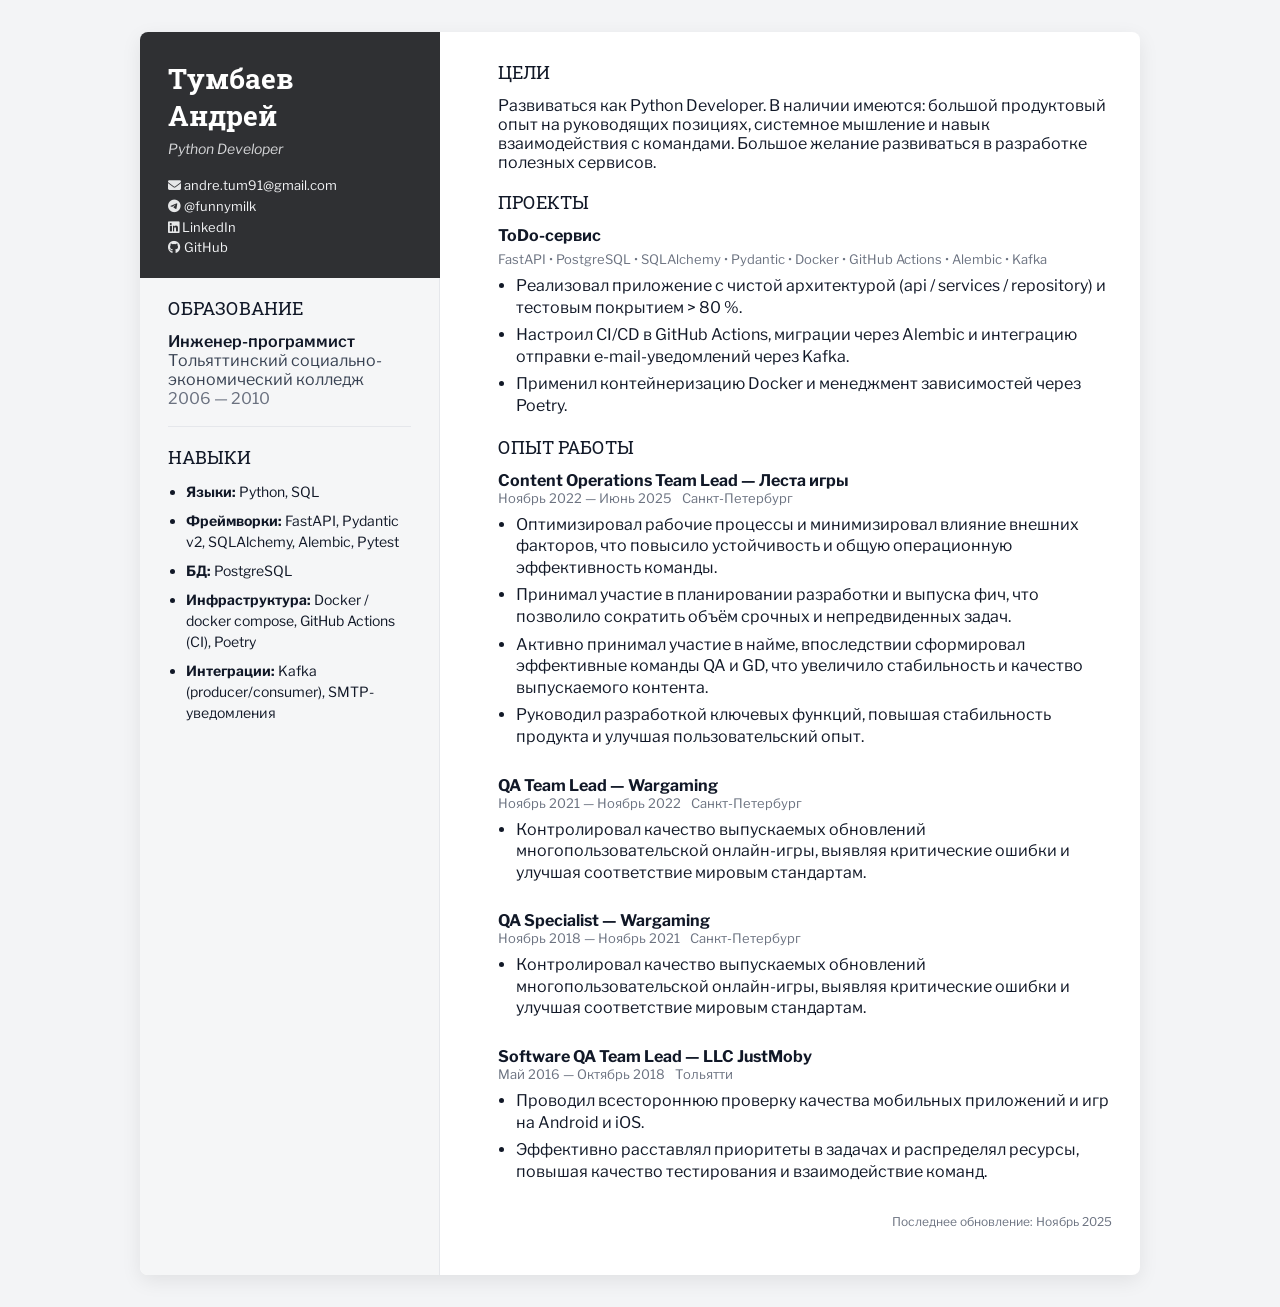
==== index.html @ 60fc799f "CV" ====
<!doctype html>
<html lang="ru">
<head>
<meta charset="utf-8">
<meta name="viewport" content="width=device-width,initial-scale=1">
<title>Андрей Тумбаев — Python Developer</title>
<meta name="description" content="Резюме Python Developer: проекты (FastAPI, PostgreSQL, SQLAlchemy, Kafka), опыт тимлида и QA. Санкт‑Петербург.">
<meta property="og:title" content="Андрей Тумбаев — Python Developer">
<meta property="og:description" content="Проекты: FastAPI, PostgreSQL, SQLAlchemy, Kafka. Опыт: Леста игры, Wargaming, JustMoby.">
<meta property="og:type" content="website">
<meta property="og:locale" content="ru_RU">
<meta name="theme-color" content="#2f3033">
<link rel="icon" href="data:image/svg+xml,%3Csvg xmlns='http://www.w3.org/2000/svg' viewBox='0 0 64 64'%3E%3Crect width='64' height='64' rx='8' ry='8' fill='%232f3033'/%3E%3Ctext x='50%25' y='54%25' text-anchor='middle' font-family='Arial' font-size='28' fill='white'%3EAT%3C/text%3E%3C/svg%3E">
<link rel="stylesheet" href="styles.css">
<link rel="stylesheet" href="https://cdnjs.cloudflare.com/ajax/libs/font-awesome/6.5.0/css/all.min.css">
</head>
<body>
<div class="container">
  <aside class="sidebar">
    <div class="sidebar-header">
      <div class="name">Тумбаев<br>Андрей</div>
      <div class="role">Python Developer</div>
      <div class="contact">
        <div><i class="fa-solid fa-envelope"></i> <a href="mailto:andre.tum91@gmail.com">andre.tum91@gmail.com</a></div>
        <div><i class="fa-brands fa-telegram"></i> <a href="https://t.me/funnymilk">@funnymilk</a></div>
        <div><i class="fa-brands fa-linkedin"></i> <a href="https://www.linkedin.com/in/andre-y-tumbaev">LinkedIn</a></div>
        <div><i class="fa-brands fa-github"></i> <a href="https://github.com/funnymilk">GitHub</a></div>
      </div>
    </div>
    <div class="sidebar-body">
      <div class="section-title">ОБРАЗОВАНИЕ</div>
      <div style="font-weight:600">Инженер-программист</div>
      <div style="color:#374151">Тольяттинский социально-экономический колледж</div>
      <div style="color:#6b7280">2006 — 2010</div>
      <hr style="border:none;border-top:1px solid #e5e7eb;margin:18px 0">
      <div class="section-title">НАВЫКИ</div>
      <ul>
        <li><strong>Языки:</strong> Python, SQL</li>
        <li><strong>Фреймворки:</strong> FastAPI, Pydantic v2, SQLAlchemy, Alembic, Pytest</li>
        <li><strong>БД:</strong> PostgreSQL</li>
        <li><strong>Инфраструктура:</strong> Docker / docker compose, GitHub Actions (CI), Poetry</li>
        <li><strong>Интеграции:</strong> Kafka (producer/consumer), SMTP-уведомления</li>
      </ul>
    </div>
  </aside>

  <main class="content">
    <div class="col-block">
      <div class="section-title">ЦЕЛИ</div>
      <div>Развиваться как Python Developer. В наличии имеются: большой продуктовый опыт на руководящих позициях, системное мышление и навык взаимодействия с командами. Большое желание развиваться в разработке полезных сервисов.</div>
    </div>

    <div class="col-block projects">
      <div class="section-title">ПРОЕКТЫ</div>
      <div class="item">
        <div class="item-title"><strong>ToDo-сервис</strong></div>
        <div class="meta">FastAPI • PostgreSQL • SQLAlchemy • Pydantic • Docker • GitHub Actions • Alembic • Kafka</div>
        <ul class="bullets">
          <li>Реализовал приложение с чистой архитектурой (api / services / repository) и тестовым покрытием &gt; 80 %.</li>
          <li>Настроил CI/CD в GitHub Actions, миграции через Alembic и интеграцию отправки e-mail-уведомлений через Kafka.</li>
          <li>Применил контейнеризацию Docker и менеджмент зависимостей через Poetry.</li>
        </ul>
      </div>
    </div>

    <div class="col-block experience">
      <div class="section-title">ОПЫТ РАБОТЫ</div>
      <div class="job">
        <div style="font-weight:700">Content Operations Team Lead — Леста игры</div>
        <div class="meta-row"><div>Ноябрь 2022 — Июнь 2025</div><div>Санкт-Петербург</div></div>
        <ul class="bullets">
          <li>Оптимизировал рабочие процессы и минимизировал влияние внешних факторов, что повысило устойчивость и общую операционную эффективность команды.</li>
          <li>Принимал участие в планировании разработки и выпуска фич, что позволило сократить объём срочных и непредвиденных задач.</li>
          <li>Активно принимал участие в найме, впоследствии сформировал эффективные команды QA и GD, что увеличило стабильность и качество выпускаемого контента.</li>
          <li>Руководил разработкой ключевых функций, повышая стабильность продукта и улучшая пользовательский опыт.</li>
        </ul>
      </div>

      <div class="job">
        <div style="font-weight:700">QA Team Lead — Wargaming</div>
        <div class="meta-row"><div>Ноябрь 2021 — Ноябрь 2022</div><div>Санкт-Петербург</div></div>
        <ul class="bullets">
          <li>Контролировал качество выпускаемых обновлений многопользовательской онлайн-игры, выявляя критические ошибки и улучшая соответствие мировым стандартам.</li>
        </ul>
      </div>

      <div class="job">
        <div style="font-weight:700">QA Specialist — Wargaming</div>
        <div class="meta-row"><div>Ноябрь 2018 — Ноябрь 2021</div><div>Санкт-Петербург</div></div>
        <ul class="bullets">
          <li>Контролировал качество выпускаемых обновлений многопользовательской онлайн-игры, выявляя критические ошибки и улучшая соответствие мировым стандартам.</li>
        </ul>
      </div>

      <div class="job">
        <div style="font-weight:700">Software QA Team Lead — LLC JustMoby</div>
        <div class="meta-row"><div>Май 2016 — Октябрь 2018</div><div>Тольятти</div></div>
        <ul class="bullets">
          <li>Проводил всестороннюю проверку качества мобильных приложений и игр на Android и iOS.</li>
          <li>Эффективно расставлял приоритеты в задачах и распределял ресурсы, повышая качество тестирования и взаимодействие команд.</li>
        </ul>
      </div>
    </div>

    <div class="col-block">
      <div class="footer-note">Последнее обновление: Ноябрь 2025</div>
    </div>
  </main>
</div>
</body>
</html>
---- styles.css ----
/* styles.css – site (responsive) */
@import url('https://fonts.googleapis.com/css2?family=Libre+Franklin:wght@300;400;600;700&family=Roboto+Slab:wght@400;700&display=swap');
:root{
  --sidebar-bg:#2f3033;
  --sidebar-body-bg:#f5f6f7;
  --paper:#ffffff;
  --text:#111827;
  --muted:#6b7280;
  --link:#0e7490;
}
*{box-sizing:border-box}
html{font-family:"Libre Franklin", Arial, sans-serif;color:var(--text);}
body{background:#f3f4f6;margin:0;padding:32px;}
a{color:var(--link);text-decoration:none}
a:hover{text-decoration:underline}

.container{max-width:1000px;margin:0 auto;background:var(--paper);display:grid;grid-template-columns:300px 1fr;gap:30px;border-radius:8px;overflow:hidden;box-shadow:0 6px 20px rgba(0,0,0,0.08);}
.sidebar{display:grid;grid-template-rows:auto 1fr;min-height:100%;}
.sidebar-header{background:var(--sidebar-bg);color:#fff;padding:28px 28px 20px 28px;}
.sidebar-body{background:var(--sidebar-body-bg);color:var(--text);padding:18px 28px 28px 28px;border-right:1px solid #e5e7eb;}
.name{font-family:"Roboto Slab", serif;font-size:28px;font-weight:700;margin:0 0 6px;}
.role{color:#f3f4f6;opacity:0.85;margin:0 0 18px;font-size:14px;font-style:italic;}
.contact{font-size:13px;line-height:1.6;color:#e6e7e8;}
.contact a{color:#f3f4f6;text-decoration:none;word-break:break-all}

.section-title{font-family:"Roboto Slab", serif;color:var(--text);font-size:18px;margin:0 0 12px;}
.content{padding:28px;}
.col-block{margin-bottom:18px;}
.sidebar-body ul{margin:0 0 0 18px;padding:0;font-size:14px;color:var(--text);line-height:1.5;}
.sidebar-body ul li{margin-bottom:8px;}
.projects .item-title{font-weight:600;margin:0 0 6px;}
.projects .meta{font-size:13px;color:var(--muted);margin-bottom:8px;}
ul.bullets{margin:6px 0 0 18px;padding:0;color:var(--text)}
ul.bullets li{margin:6px 0;line-height:1.35;}
.experience .job{margin-bottom:14px;padding-left:0;padding-bottom:8px}
.meta-row{display:flex;gap:10px;align-items:center;color:var(--muted);font-size:13px;margin-bottom:8px}
.footer-note{font-size:12px;color:var(--muted);text-align:right;margin-top:14px}

.badge{display:inline-block;padding:2px 8px;border-radius:999px;border:1px solid #e5e7eb;background:#fff;color:#374151;font-size:12px;margin-right:6px;margin-bottom:6px}

/* Mobile: stack columns, keep same style */
@media (max-width: 860px){
  body{padding:16px;}
  .container{grid-template-columns:1fr;gap:0;border-radius:8px;overflow:hidden}
  .sidebar-header{padding:22px 22px 14px 22px;}
  .sidebar-body{border-right:none;border-top:1px solid #e5e7eb;border-bottom:1px solid #e5e7eb;padding:16px 22px;}
  .content{padding:18px 22px;}
  .name{font-size:26px}
}

/* Small phones */
@media (max-width: 420px){
  .name{font-size:24px}
  .meta-row{flex-wrap:wrap;gap:6px}
}
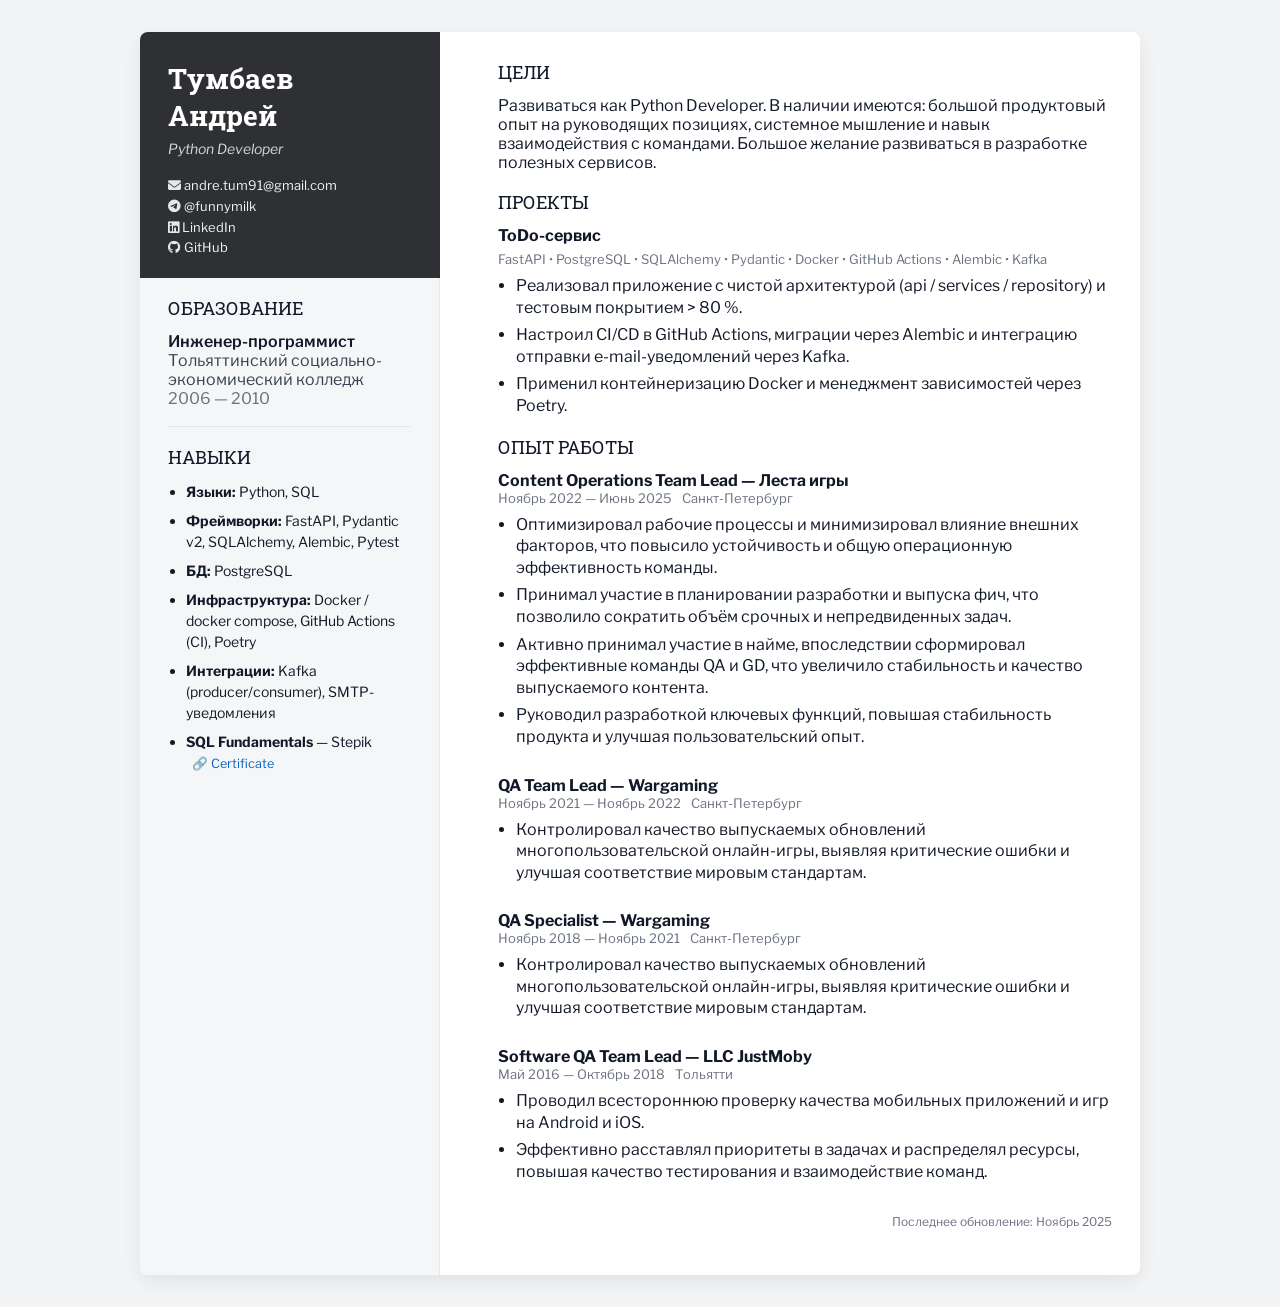
==== commit ef23bdb4: "add SQL certificate" ====
--- a/index.html
+++ b/index.html
@@ -23,7 +23,7 @@
       <div class="contact">
         <div><i class="fa-solid fa-envelope"></i> <a href="mailto:andre.tum91@gmail.com">andre.tum91@gmail.com</a></div>
         <div><i class="fa-brands fa-telegram"></i> <a href="https://t.me/funnymilk">@funnymilk</a></div>
-        <div><i class="fa-brands fa-linkedin"></i> <a href="https://www.linkedin.com/in/andre-y-tumbaev">LinkedIn</a></div>
+        <div><i class="fa-brands fa-linkedin"></i> <a href="https://www.linkedin.com/in/andrey-tumbaev-726b59212">LinkedIn</a></div>
         <div><i class="fa-brands fa-github"></i> <a href="https://github.com/funnymilk">GitHub</a></div>
       </div>
     </div>
@@ -40,6 +40,12 @@
         <li><strong>БД:</strong> PostgreSQL</li>
         <li><strong>Инфраструктура:</strong> Docker / docker compose, GitHub Actions (CI), Poetry</li>
         <li><strong>Интеграции:</strong> Kafka (producer/consumer), SMTP-уведомления</li>
+        <li>
+          <strong>SQL Fundamentals</strong> — Stepik
+          <a href="https://stepik.org/cert/3065874" target="_blank" class="cert-link">
+            🔗&nbsp;Certificate
+          </a>
+        </li>
       </ul>
     </div>
   </aside>
--- a/styles.css
+++ b/styles.css
@@ -54,3 +54,15 @@
   .name{font-size:24px}
   .meta-row{flex-wrap:wrap;gap:6px}
 }
+
+.cert-link {
+  margin-left: 6px;
+  font-size: 0.9em;
+  color: #0a66c2; /* LinkedIn-like blue */
+  text-decoration: none;
+}
+
+.cert-link:hover {
+  text-decoration: underline;
+}
+
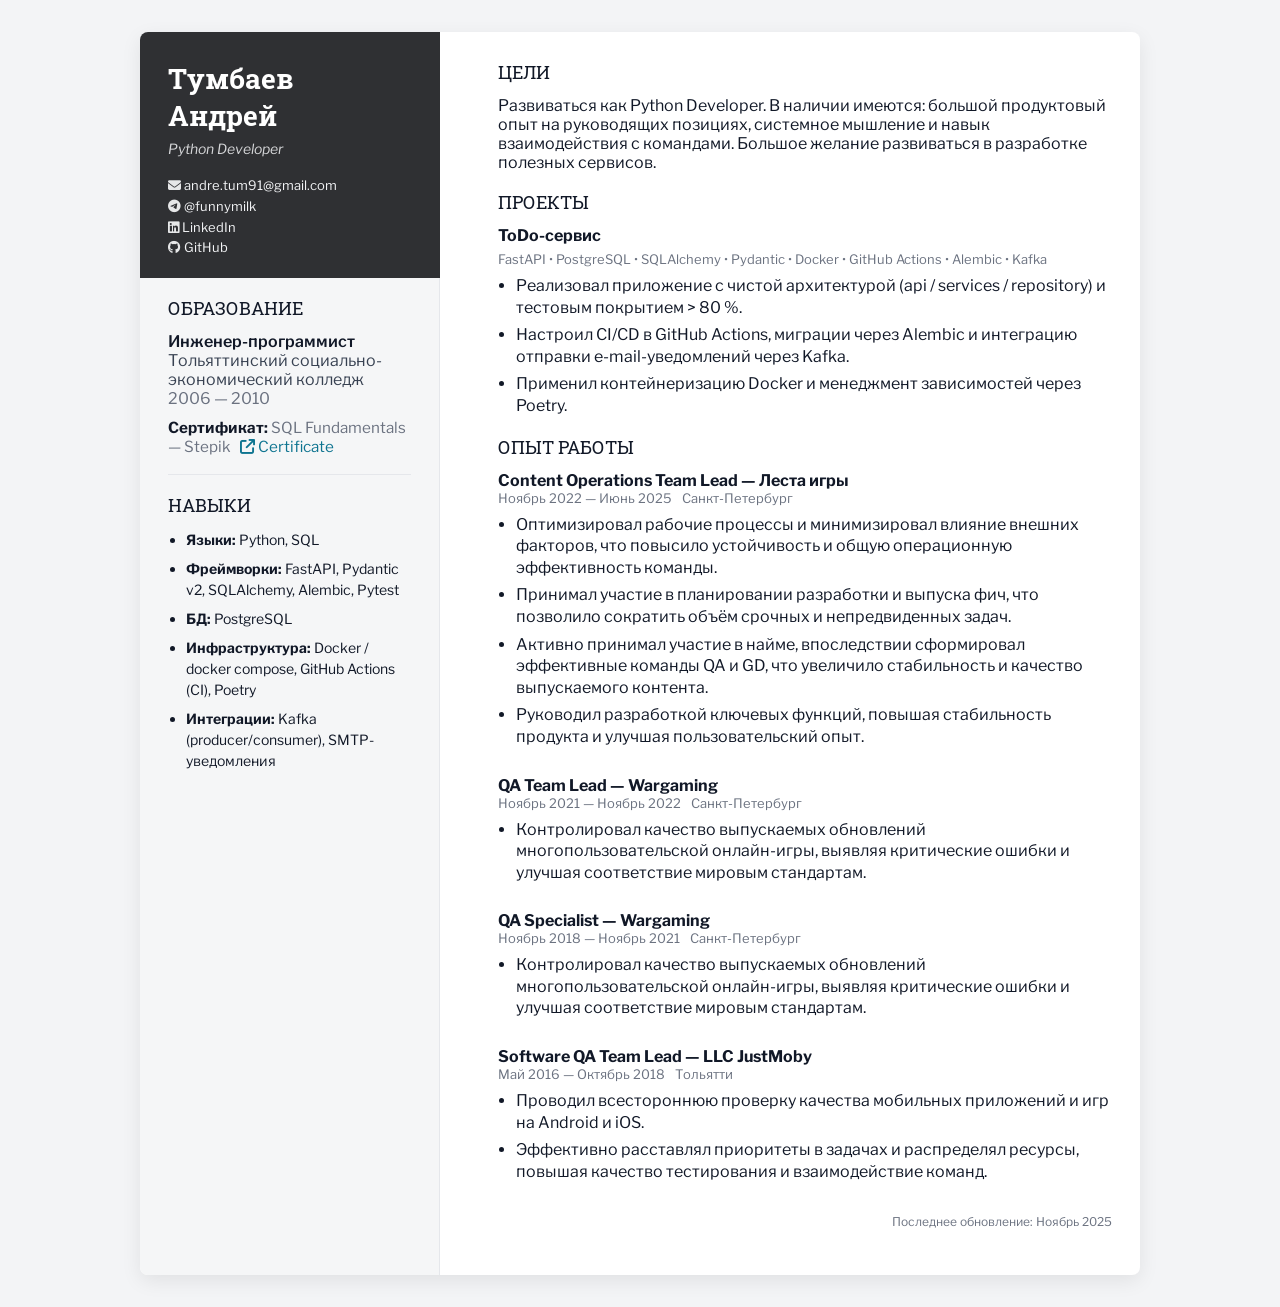
==== commit b6281f92: "move certificate" ====
--- a/index.html
+++ b/index.html
@@ -32,6 +32,13 @@
       <div style="font-weight:600">Инженер-программист</div>
       <div style="color:#374151">Тольяттинский социально-экономический колледж</div>
       <div style="color:#6b7280">2006 — 2010</div>
+      <div style="margin-top:10px;color:#6b7280;font-size:0.95em">
+        <strong style="color:#111827">Сертификат:</strong>
+        SQL Fundamentals — Stepik
+        <a href="https://stepik.org/cert/3065874" class="cert-link" target="_blank" style="margin-left:6px;text-decoration:none;white-space:nowrap">
+          <i class="fa-solid fa-arrow-up-right-from-square"></i>&nbsp;Certificate
+        </a>
+      </div>
       <hr style="border:none;border-top:1px solid #e5e7eb;margin:18px 0">
       <div class="section-title">НАВЫКИ</div>
       <ul>
@@ -40,12 +47,6 @@
         <li><strong>БД:</strong> PostgreSQL</li>
         <li><strong>Инфраструктура:</strong> Docker / docker compose, GitHub Actions (CI), Poetry</li>
         <li><strong>Интеграции:</strong> Kafka (producer/consumer), SMTP-уведомления</li>
-        <li>
-          <strong>SQL Fundamentals</strong> — Stepik
-          <a href="https://stepik.org/cert/3065874" target="_blank" class="cert-link">
-            🔗&nbsp;Certificate
-          </a>
-        </li>
       </ul>
     </div>
   </aside>
--- a/styles.css
+++ b/styles.css
@@ -55,14 +55,6 @@
   .meta-row{flex-wrap:wrap;gap:6px}
 }
 
-.cert-link {
-  margin-left: 6px;
-  font-size: 0.9em;
-  color: #0a66c2; /* LinkedIn-like blue */
-  text-decoration: none;
-}
+.cert-link { margin-left:6px; text-decoration:none; white-space:nowrap; }
+.cert-link:hover { text-decoration:underline; }
 
-.cert-link:hover {
-  text-decoration: underline;
-}
-
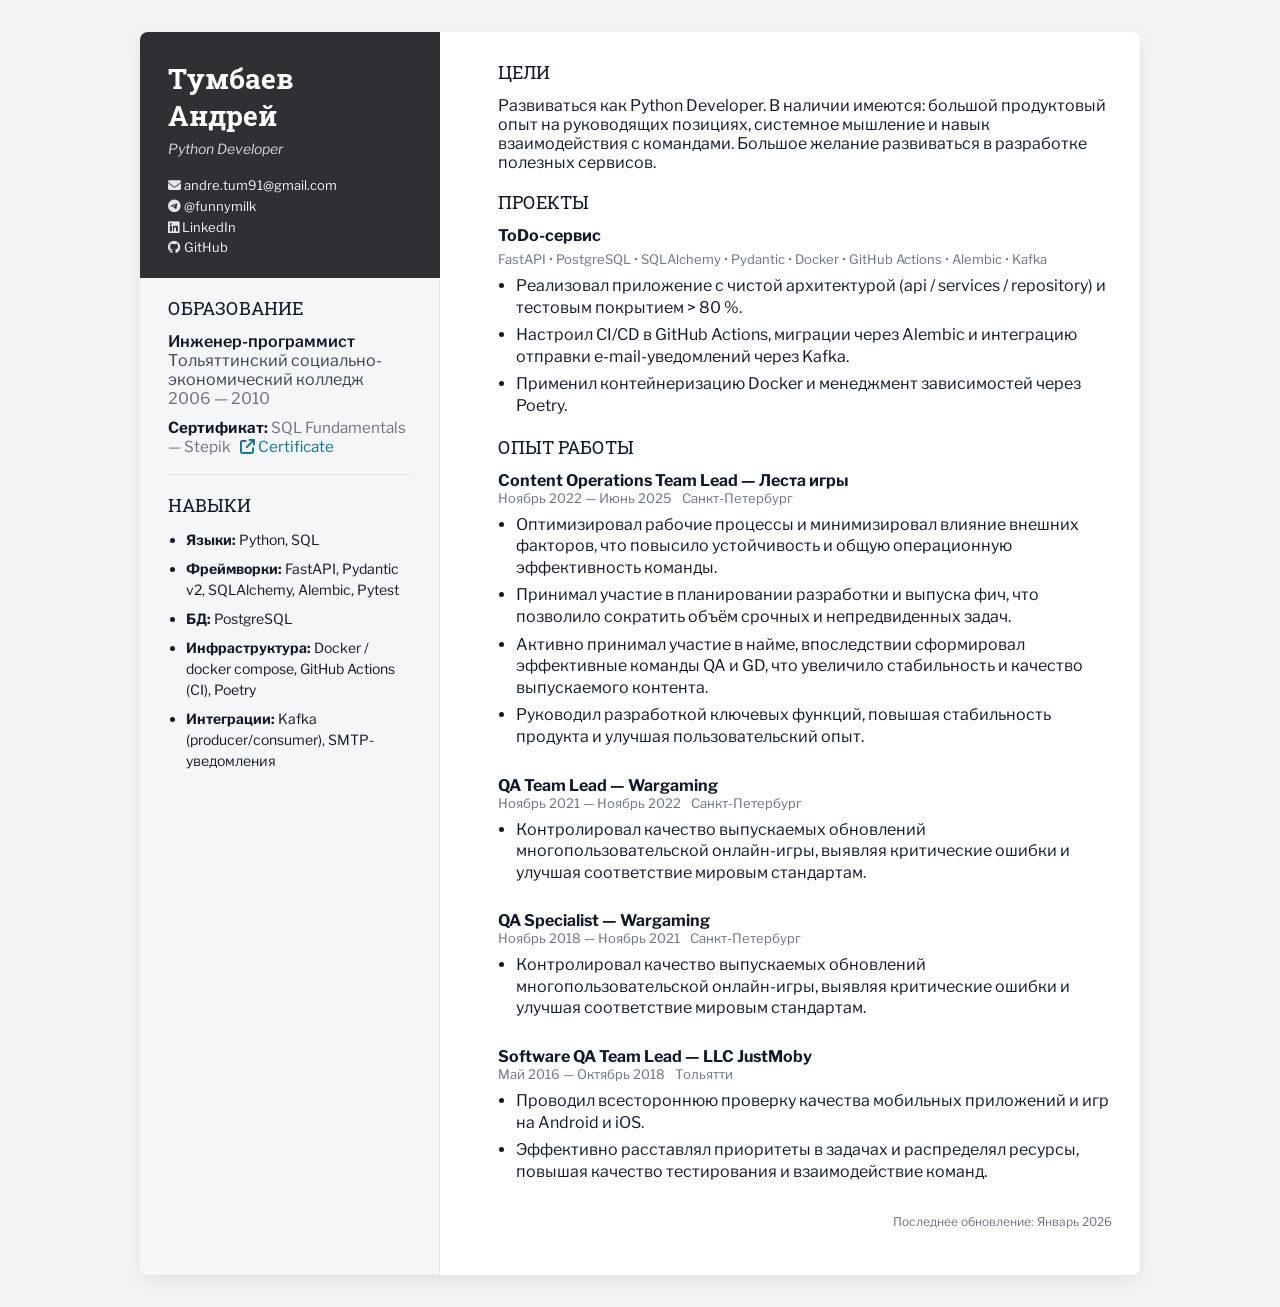
==== commit cb3d20e4: "up footer" ====
--- a/index.html
+++ b/index.html
@@ -110,7 +110,7 @@
     </div>
 
     <div class="col-block">
-      <div class="footer-note">Последнее обновление: Ноябрь 2025</div>
+      <div class="footer-note">Последнее обновление: Январь 2026</div>
     </div>
   </main>
 </div>
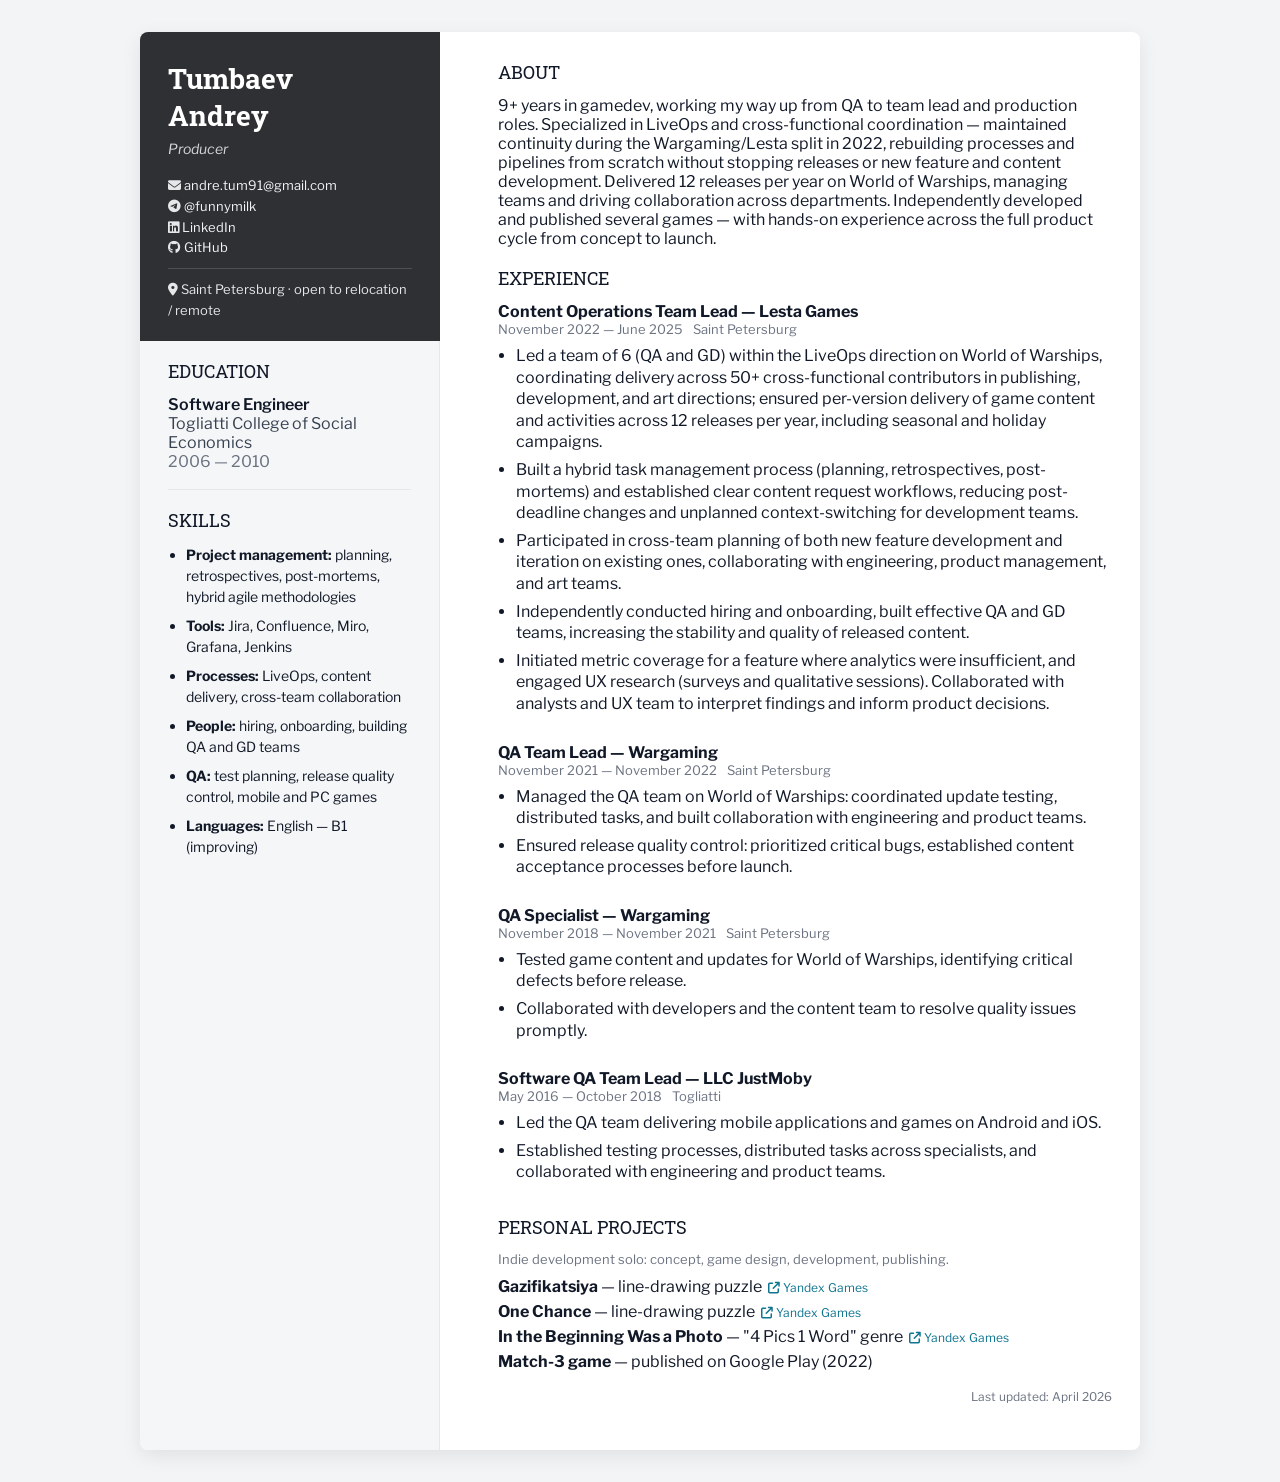
==== commit d1b0b3d5: "update" ====
--- a/index.html
+++ b/index.html
@@ -1,14 +1,14 @@
 <!doctype html>
-<html lang="ru">
+<html lang="en">
 <head>
 <meta charset="utf-8">
 <meta name="viewport" content="width=device-width,initial-scale=1">
-<title>Андрей Тумбаев — Python Developer</title>
-<meta name="description" content="Резюме Python Developer: проекты (FastAPI, PostgreSQL, SQLAlchemy, Kafka), опыт тимлида и QA. Санкт‑Петербург.">
-<meta property="og:title" content="Андрей Тумбаев — Python Developer">
-<meta property="og:description" content="Проекты: FastAPI, PostgreSQL, SQLAlchemy, Kafka. Опыт: Леста игры, Wargaming, JustMoby.">
+<title>Andrey Tumbaev — Producer</title>
+<meta name="description" content="Producer CV: LiveOps World of Warships, team lead experience at Wargaming and Lesta Games. Saint Petersburg.">
+<meta property="og:title" content="Andrey Tumbaev — Producer">
+<meta property="og:description" content="LiveOps, World of Warships. Experience: Lesta Games, Wargaming, JustMoby.">
 <meta property="og:type" content="website">
-<meta property="og:locale" content="ru_RU">
+<meta property="og:locale" content="en_US">
 <meta name="theme-color" content="#2f3033">
 <link rel="icon" href="data:image/svg+xml,%3Csvg xmlns='http://www.w3.org/2000/svg' viewBox='0 0 64 64'%3E%3Crect width='64' height='64' rx='8' ry='8' fill='%232f3033'/%3E%3Ctext x='50%25' y='54%25' text-anchor='middle' font-family='Arial' font-size='28' fill='white'%3EAT%3C/text%3E%3C/svg%3E">
 <link rel="stylesheet" href="styles.css">
@@ -18,99 +18,102 @@
 <div class="container">
   <aside class="sidebar">
     <div class="sidebar-header">
-      <div class="name">Тумбаев<br>Андрей</div>
-      <div class="role">Python Developer</div>
+      <div class="name">Tumbaev<br>Andrey</div>
+      <div class="role">Producer</div>
       <div class="contact">
         <div><i class="fa-solid fa-envelope"></i> <a href="mailto:andre.tum91@gmail.com">andre.tum91@gmail.com</a></div>
         <div><i class="fa-brands fa-telegram"></i> <a href="https://t.me/funnymilk">@funnymilk</a></div>
         <div><i class="fa-brands fa-linkedin"></i> <a href="https://www.linkedin.com/in/andrey-tumbaev-726b59212">LinkedIn</a></div>
         <div><i class="fa-brands fa-github"></i> <a href="https://github.com/funnymilk">GitHub</a></div>
+        <hr style="border:none;border-top:1px solid rgba(255,255,255,0.15);margin:10px 0">
+        <div><i class="fa-solid fa-location-dot"></i> Saint Petersburg · open to relocation / remote</div>
       </div>
     </div>
     <div class="sidebar-body">
-      <div class="section-title">ОБРАЗОВАНИЕ</div>
-      <div style="font-weight:600">Инженер-программист</div>
-      <div style="color:#374151">Тольяттинский социально-экономический колледж</div>
+      <div class="section-title">EDUCATION</div>
+      <div style="font-weight:600">Software Engineer</div>
+      <div style="color:#374151">Togliatti College of Social Economics</div>
       <div style="color:#6b7280">2006 — 2010</div>
-      <div style="margin-top:10px;color:#6b7280;font-size:0.95em">
-        <strong style="color:#111827">Сертификат:</strong>
-        SQL Fundamentals — Stepik
-        <a href="https://stepik.org/cert/3065874" class="cert-link" target="_blank" style="margin-left:6px;text-decoration:none;white-space:nowrap">
-          <i class="fa-solid fa-arrow-up-right-from-square"></i>&nbsp;Certificate
-        </a>
-      </div>
       <hr style="border:none;border-top:1px solid #e5e7eb;margin:18px 0">
-      <div class="section-title">НАВЫКИ</div>
+      <div class="section-title">SKILLS</div>
       <ul>
-        <li><strong>Языки:</strong> Python, SQL</li>
-        <li><strong>Фреймворки:</strong> FastAPI, Pydantic v2, SQLAlchemy, Alembic, Pytest</li>
-        <li><strong>БД:</strong> PostgreSQL</li>
-        <li><strong>Инфраструктура:</strong> Docker / docker compose, GitHub Actions (CI), Poetry</li>
-        <li><strong>Интеграции:</strong> Kafka (producer/consumer), SMTP-уведомления</li>
+        <li><strong>Project management:</strong> planning, retrospectives, post-mortems, hybrid agile methodologies</li>
+        <li><strong>Tools:</strong> Jira, Confluence, Miro, Grafana, Jenkins</li>
+        <li><strong>Processes:</strong> LiveOps, content delivery, cross-team collaboration</li>
+        <li><strong>People:</strong> hiring, onboarding, building QA and GD teams</li>
+        <li><strong>QA:</strong> test planning, release quality control, mobile and PC games</li>
+        <li><strong>Languages:</strong> English — B1 (improving)</li>
       </ul>
     </div>
   </aside>
 
   <main class="content">
     <div class="col-block">
-      <div class="section-title">ЦЕЛИ</div>
-      <div>Развиваться как Python Developer. В наличии имеются: большой продуктовый опыт на руководящих позициях, системное мышление и навык взаимодействия с командами. Большое желание развиваться в разработке полезных сервисов.</div>
-    </div>
-
-    <div class="col-block projects">
-      <div class="section-title">ПРОЕКТЫ</div>
-      <div class="item">
-        <div class="item-title"><strong>ToDo-сервис</strong></div>
-        <div class="meta">FastAPI • PostgreSQL • SQLAlchemy • Pydantic • Docker • GitHub Actions • Alembic • Kafka</div>
-        <ul class="bullets">
-          <li>Реализовал приложение с чистой архитектурой (api / services / repository) и тестовым покрытием &gt; 80 %.</li>
-          <li>Настроил CI/CD в GitHub Actions, миграции через Alembic и интеграцию отправки e-mail-уведомлений через Kafka.</li>
-          <li>Применил контейнеризацию Docker и менеджмент зависимостей через Poetry.</li>
-        </ul>
-      </div>
+      <div class="section-title">ABOUT</div>
+      <div>9+ years in gamedev, working my way up from QA to team lead and production roles. Specialized in LiveOps and cross-functional coordination — maintained continuity during the Wargaming/Lesta split in 2022, rebuilding processes and pipelines from scratch without stopping releases or new feature and content development. Delivered 12 releases per year on World of Warships, managing teams and driving collaboration across departments. Independently developed and published several games — with hands-on experience across the full product cycle from concept to launch.</div>
     </div>
 
     <div class="col-block experience">
-      <div class="section-title">ОПЫТ РАБОТЫ</div>
+      <div class="section-title">EXPERIENCE</div>
       <div class="job">
-        <div style="font-weight:700">Content Operations Team Lead — Леста игры</div>
-        <div class="meta-row"><div>Ноябрь 2022 — Июнь 2025</div><div>Санкт-Петербург</div></div>
+        <div style="font-weight:700">Content Operations Team Lead — Lesta Games</div>
+        <div class="meta-row"><div>November 2022 — June 2025</div><div>Saint Petersburg</div></div>
         <ul class="bullets">
-          <li>Оптимизировал рабочие процессы и минимизировал влияние внешних факторов, что повысило устойчивость и общую операционную эффективность команды.</li>
-          <li>Принимал участие в планировании разработки и выпуска фич, что позволило сократить объём срочных и непредвиденных задач.</li>
-          <li>Активно принимал участие в найме, впоследствии сформировал эффективные команды QA и GD, что увеличило стабильность и качество выпускаемого контента.</li>
-          <li>Руководил разработкой ключевых функций, повышая стабильность продукта и улучшая пользовательский опыт.</li>
+          <li>Led a team of 6 (QA and GD) within the LiveOps direction on World of Warships, coordinating delivery across 50+ cross-functional contributors in publishing, development, and art directions; ensured per-version delivery of game content and activities across 12 releases per year, including seasonal and holiday campaigns.</li>
+          <li>Built a hybrid task management process (planning, retrospectives, post-mortems) and established clear content request workflows, reducing post-deadline changes and unplanned context-switching for development teams.</li>
+          <li>Participated in cross-team planning of both new feature development and iteration on existing ones, collaborating with engineering, product management, and art teams.</li>
+          <li>Independently conducted hiring and onboarding, built effective QA and GD teams, increasing the stability and quality of released content.</li>
+          <li>Initiated metric coverage for a feature where analytics were insufficient, and engaged UX research (surveys and qualitative sessions). Collaborated with analysts and UX team to interpret findings and inform product decisions.</li>
         </ul>
       </div>
 
       <div class="job">
         <div style="font-weight:700">QA Team Lead — Wargaming</div>
-        <div class="meta-row"><div>Ноябрь 2021 — Ноябрь 2022</div><div>Санкт-Петербург</div></div>
+        <div class="meta-row"><div>November 2021 — November 2022</div><div>Saint Petersburg</div></div>
         <ul class="bullets">
-          <li>Контролировал качество выпускаемых обновлений многопользовательской онлайн-игры, выявляя критические ошибки и улучшая соответствие мировым стандартам.</li>
+          <li>Managed the QA team on World of Warships: coordinated update testing, distributed tasks, and built collaboration with engineering and product teams.</li>
+          <li>Ensured release quality control: prioritized critical bugs, established content acceptance processes before launch.</li>
         </ul>
       </div>
 
       <div class="job">
         <div style="font-weight:700">QA Specialist — Wargaming</div>
-        <div class="meta-row"><div>Ноябрь 2018 — Ноябрь 2021</div><div>Санкт-Петербург</div></div>
+        <div class="meta-row"><div>November 2018 — November 2021</div><div>Saint Petersburg</div></div>
         <ul class="bullets">
-          <li>Контролировал качество выпускаемых обновлений многопользовательской онлайн-игры, выявляя критические ошибки и улучшая соответствие мировым стандартам.</li>
+          <li>Tested game content and updates for World of Warships, identifying critical defects before release.</li>
+          <li>Collaborated with developers and the content team to resolve quality issues promptly.</li>
         </ul>
       </div>
 
       <div class="job">
         <div style="font-weight:700">Software QA Team Lead — LLC JustMoby</div>
-        <div class="meta-row"><div>Май 2016 — Октябрь 2018</div><div>Тольятти</div></div>
+        <div class="meta-row"><div>May 2016 — October 2018</div><div>Togliatti</div></div>
         <ul class="bullets">
-          <li>Проводил всестороннюю проверку качества мобильных приложений и игр на Android и iOS.</li>
-          <li>Эффективно расставлял приоритеты в задачах и распределял ресурсы, повышая качество тестирования и взаимодействие команд.</li>
+          <li>Led the QA team delivering mobile applications and games on Android and iOS.</li>
+          <li>Established testing processes, distributed tasks across specialists, and collaborated with engineering and product teams.</li>
         </ul>
       </div>
     </div>
 
     <div class="col-block">
-      <div class="footer-note">Последнее обновление: Январь 2026</div>
+      <div class="section-title">PERSONAL PROJECTS</div>
+      <div style="font-size:13px;color:#6b7280;margin-bottom:10px">Indie development solo: concept, game design, development, publishing.</div>
+      <div class="item">
+        <div class="item-title"><strong>Gazifikatsiya</strong> &mdash; line-drawing puzzle &nbsp;<a href="https://yandex.ru/games/app/gazifikatsiia-495412?lang=ru" target="_blank" style="font-size:12px"><i class="fa-solid fa-arrow-up-right-from-square"></i> Yandex Games</a></div>
+      </div>
+      <div class="item" style="margin-top:6px">
+        <div class="item-title"><strong>One Chance</strong> &mdash; line-drawing puzzle &nbsp;<a href="https://yandex.ru/games/app/odin-shans-500393?lang=ru" target="_blank" style="font-size:12px"><i class="fa-solid fa-arrow-up-right-from-square"></i> Yandex Games</a></div>
+      </div>
+      <div class="item" style="margin-top:6px">
+        <div class="item-title"><strong>In the Beginning Was a Photo</strong> &mdash; "4 Pics 1 Word" genre &nbsp;<a href="https://yandex.ru/games/app/vnachale-bylo-foto-503490?lang=ru" target="_blank" style="font-size:12px"><i class="fa-solid fa-arrow-up-right-from-square"></i> Yandex Games</a></div>
+      </div>
+      <div class="item" style="margin-top:6px">
+        <div class="item-title"><strong>Match-3 game</strong> &mdash; published on Google Play (2022)</div>
+      </div>
+    </div>
+
+    <div class="col-block">
+      <div class="footer-note">Last updated: April 2026</div>
     </div>
   </main>
 </div>
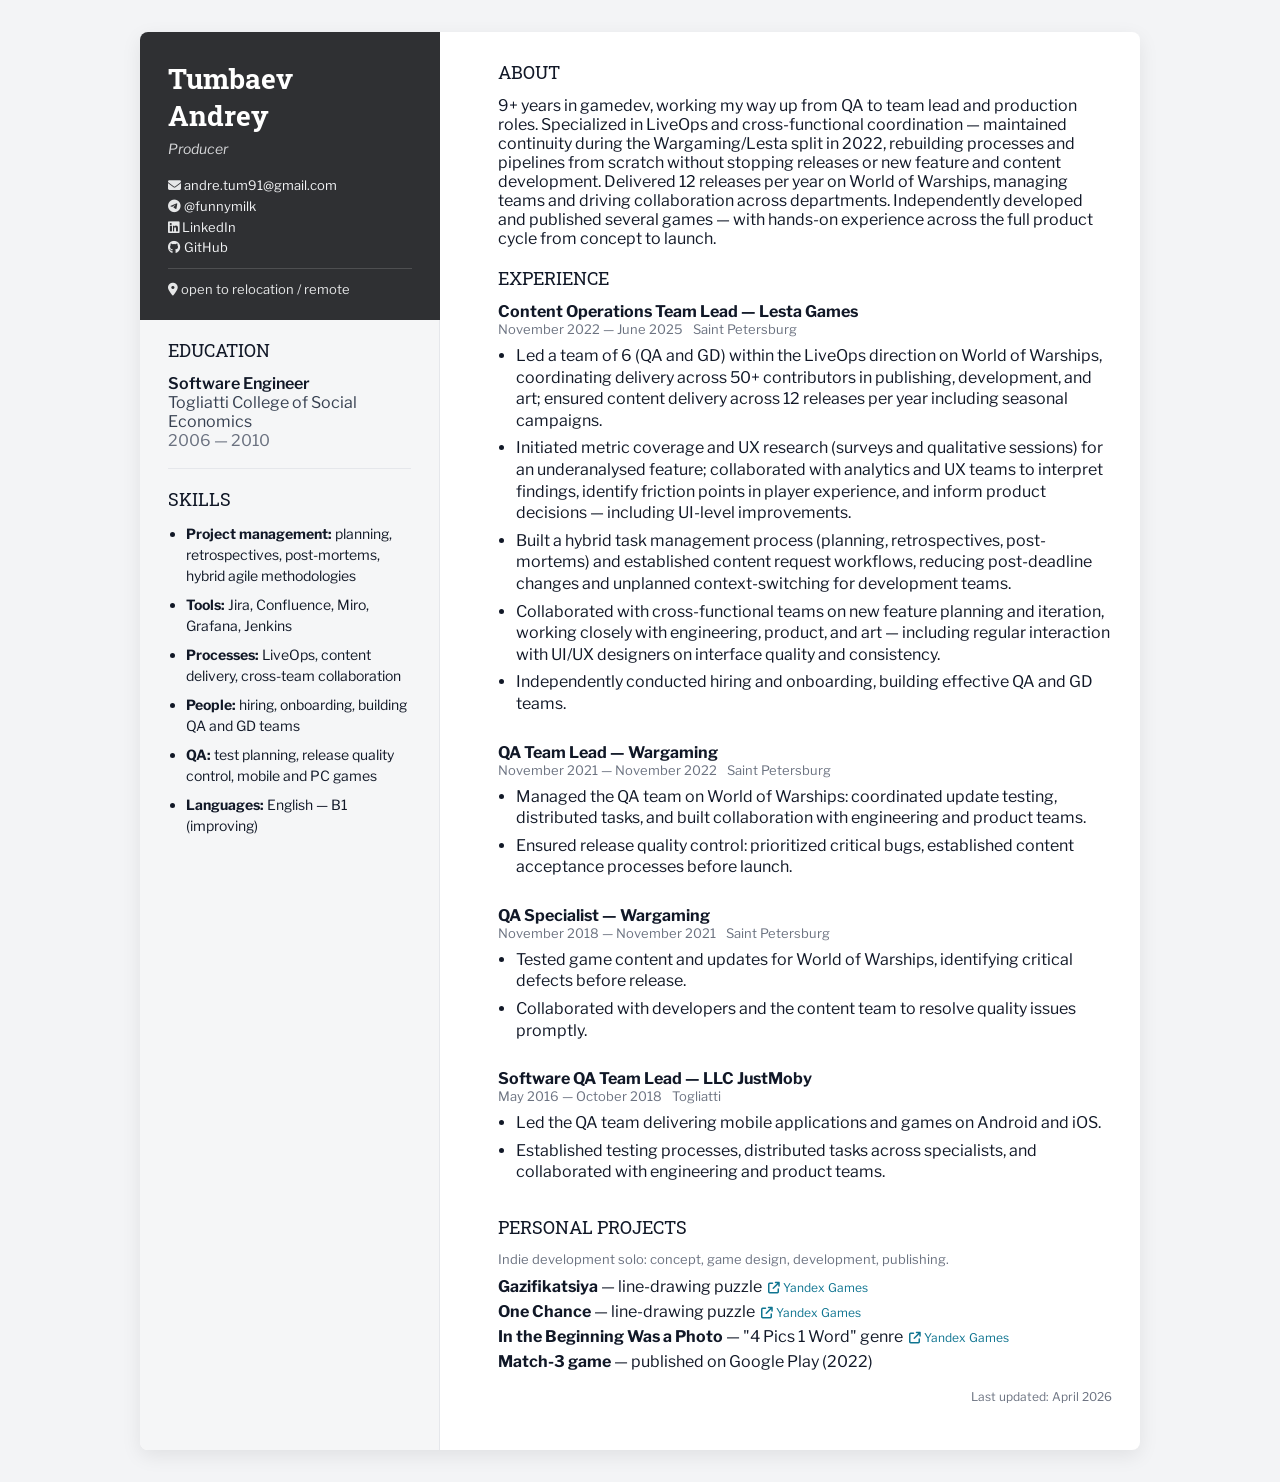
==== commit 4458bf25: "update" ====
--- a/index.html
+++ b/index.html
@@ -26,7 +26,7 @@
         <div><i class="fa-brands fa-linkedin"></i> <a href="https://www.linkedin.com/in/andrey-tumbaev-726b59212">LinkedIn</a></div>
         <div><i class="fa-brands fa-github"></i> <a href="https://github.com/funnymilk">GitHub</a></div>
         <hr style="border:none;border-top:1px solid rgba(255,255,255,0.15);margin:10px 0">
-        <div><i class="fa-solid fa-location-dot"></i> Saint Petersburg · open to relocation / remote</div>
+        <div><i class="fa-solid fa-location-dot"></i> open to relocation / remote</div>
       </div>
     </div>
     <div class="sidebar-body">
@@ -59,11 +59,11 @@
         <div style="font-weight:700">Content Operations Team Lead — Lesta Games</div>
         <div class="meta-row"><div>November 2022 — June 2025</div><div>Saint Petersburg</div></div>
         <ul class="bullets">
-          <li>Led a team of 6 (QA and GD) within the LiveOps direction on World of Warships, coordinating delivery across 50+ cross-functional contributors in publishing, development, and art directions; ensured per-version delivery of game content and activities across 12 releases per year, including seasonal and holiday campaigns.</li>
-          <li>Built a hybrid task management process (planning, retrospectives, post-mortems) and established clear content request workflows, reducing post-deadline changes and unplanned context-switching for development teams.</li>
-          <li>Participated in cross-team planning of both new feature development and iteration on existing ones, collaborating with engineering, product management, and art teams.</li>
-          <li>Independently conducted hiring and onboarding, built effective QA and GD teams, increasing the stability and quality of released content.</li>
-          <li>Initiated metric coverage for a feature where analytics were insufficient, and engaged UX research (surveys and qualitative sessions). Collaborated with analysts and UX team to interpret findings and inform product decisions.</li>
+          <li>Led a team of 6 (QA and GD) within the LiveOps direction on World of Warships, coordinating delivery across 50+ contributors in publishing, development, and art; ensured content delivery across 12 releases per year including seasonal campaigns.</li>
+          <li>Initiated metric coverage and UX research (surveys and qualitative sessions) for an underanalysed feature; collaborated with analytics and UX teams to interpret findings, identify friction points in player experience, and inform product decisions — including UI-level improvements.</li>
+          <li>Built a hybrid task management process (planning, retrospectives, post-mortems) and established content request workflows, reducing post-deadline changes and unplanned context-switching for development teams.</li>
+          <li>Collaborated with cross-functional teams on new feature planning and iteration, working closely with engineering, product, and art — including regular interaction with UI/UX designers on interface quality and consistency.</li>
+          <li>Independently conducted hiring and onboarding, building effective QA and GD teams.</li>
         </ul>
       </div>
 
